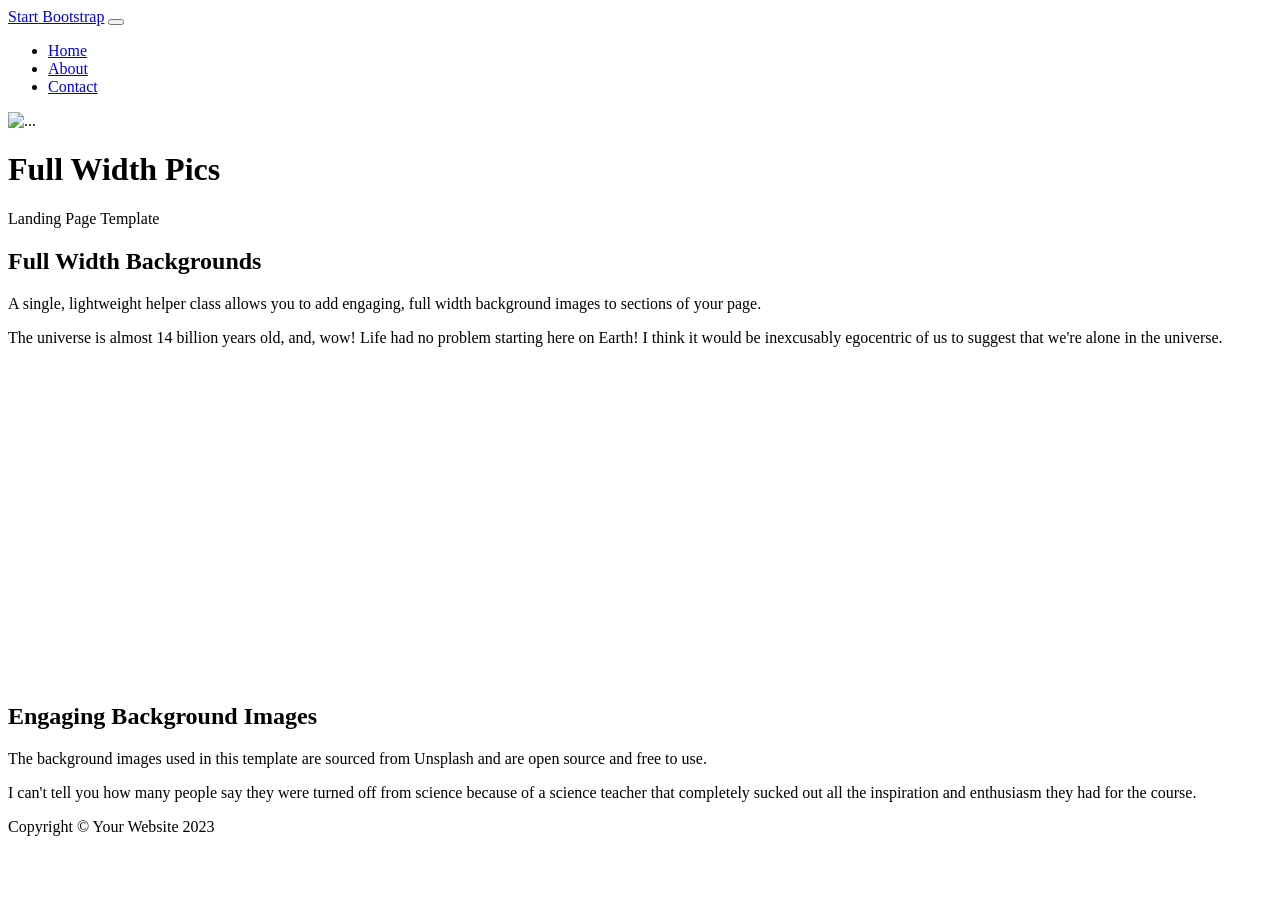
==== index.html @ 40ca1cd6 "Add files via upload" ====
<!DOCTYPE html>
<html lang="en">
    <head>
        <meta charset="utf-8" />
        <meta name="viewport" content="width=device-width, initial-scale=1, shrink-to-fit=no" />
        <meta name="description" content="" />
        <meta name="author" content="" />
        <title>Full Width Pics - Start Bootstrap Template</title>
        <!-- Favicon-->
        <link rel="icon" type="image/x-icon" href="assets/favicon.ico" />
        <!-- Core theme CSS (includes Bootstrap)-->
        <link href="css/styles.css" rel="stylesheet" />
    </head>
    <body>
        <!-- Responsive navbar-->
        <nav class="navbar navbar-expand-lg navbar-dark bg-dark">
            <div class="container">
                <a class="navbar-brand" href="#!">Start Bootstrap</a>
                <button class="navbar-toggler" type="button" data-bs-toggle="collapse" data-bs-target="#navbarSupportedContent" aria-controls="navbarSupportedContent" aria-expanded="false" aria-label="Toggle navigation"><span class="navbar-toggler-icon"></span></button>
                <div class="collapse navbar-collapse" id="navbarSupportedContent">
                    <ul class="navbar-nav ms-auto mb-2 mb-lg-0">
                        <li class="nav-item"><a class="nav-link active" aria-current="page" href="#!">Home</a></li>
                        <li class="nav-item"><a class="nav-link" href="#!">About</a></li>
                        <li class="nav-item"><a class="nav-link" href="#!">Contact</a></li>
                    </ul>
                </div>
            </div>
        </nav>
        <!-- Header - set the background image for the header in the line below-->
        <header class="py-5 bg-image-full" style="background-image: url('https://source.unsplash.com/wfh8dDlNFOk/1600x900')">
            <div class="text-center my-5">
                <img class="img-fluid rounded-circle mb-4" src="https://dummyimage.com/150x150/6c757d/dee2e6.jpg" alt="..." />
                <h1 class="text-white fs-3 fw-bolder">Full Width Pics</h1>
                <p class="text-white-50 mb-0">Landing Page Template</p>
            </div>
        </header>
        <!-- Content section-->
        <section class="py-5">
            <div class="container my-5">
                <div class="row justify-content-center">
                    <div class="col-lg-6">
                        <h2>Full Width Backgrounds</h2>
                        <p class="lead">A single, lightweight helper class allows you to add engaging, full width background images to sections of your page.</p>
                        <p class="mb-0">The universe is almost 14 billion years old, and, wow! Life had no problem starting here on Earth! I think it would be inexcusably egocentric of us to suggest that we're alone in the universe.</p>
                    </div>
                </div>
            </div>
        </section>
        <!-- Image element - set the background image for the header in the line below-->
        <div class="py-5 bg-image-full" style="background-image: url('https://source.unsplash.com/4ulffa6qoKA/1200x800')">
            <!-- Put anything you want here! The spacer below with inline CSS is just for demo purposes!-->
            <div style="height: 20rem"></div>
        </div>
        <!-- Content section-->
        <section class="py-5">
            <div class="container my-5">
                <div class="row justify-content-center">
                    <div class="col-lg-6">
                        <h2>Engaging Background Images</h2>
                        <p class="lead">The background images used in this template are sourced from Unsplash and are open source and free to use.</p>
                        <p class="mb-0">I can't tell you how many people say they were turned off from science because of a science teacher that completely sucked out all the inspiration and enthusiasm they had for the course.</p>
                    </div>
                </div>
            </div>
        </section>
        <!-- Footer-->
        <footer class="py-5 bg-dark">
            <div class="container"><p class="m-0 text-center text-white">Copyright &copy; Your Website 2023</p></div>
        </footer>
        <!-- Bootstrap core JS-->
        <script src="https://cdn.jsdelivr.net/npm/bootstrap@5.2.3/dist/js/bootstrap.bundle.min.js"></script>
        <!-- Core theme JS-->
        <script src="js/scripts.js"></script>
    </body>
</html>
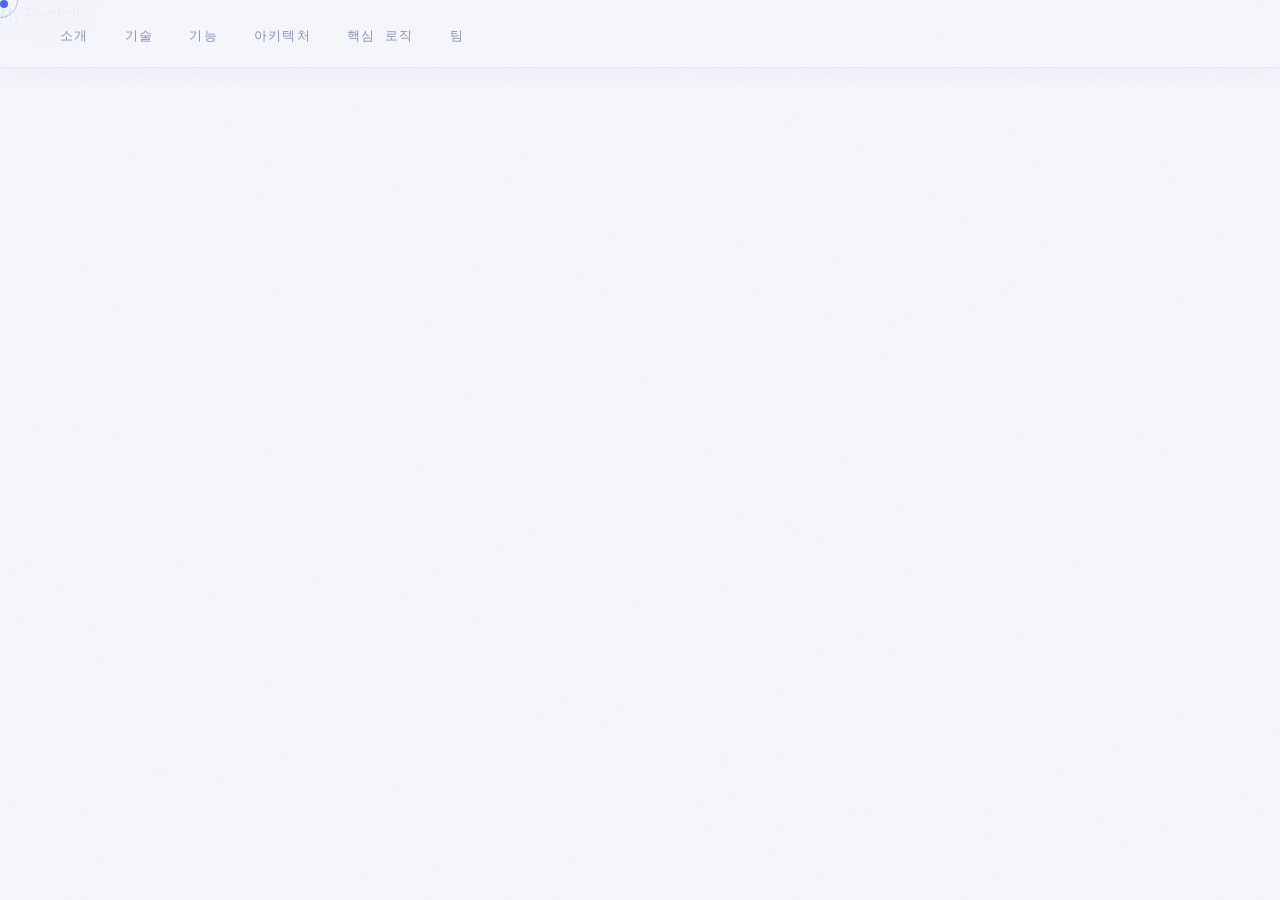
==== commit 41f96252: "헤더 분리" ====
--- a/index.html
+++ b/index.html
@@ -1,75 +1,19 @@
 <!DOCTYPE html>
-<html lang="en">
-    <head>
-        <meta charset="utf-8" />
-        <meta name="viewport" content="width=device-width, initial-scale=1, shrink-to-fit=no" />
-        <meta name="description" content="" />
-        <meta name="author" content="" />
-        <title>Full Width Pics - Start Bootstrap Template</title>
-        <!-- Favicon-->
-        <link rel="icon" type="image/x-icon" href="assets/favicon.ico" />
-        <!-- Core theme CSS (includes Bootstrap)-->
-        <link href="css/styles.css" rel="stylesheet" />
-    </head>
-    <body>
-        <!-- Responsive navbar-->
-        <nav class="navbar navbar-expand-lg navbar-dark bg-dark">
-            <div class="container">
-                <a class="navbar-brand" href="#!">Start Bootstrap</a>
-                <button class="navbar-toggler" type="button" data-bs-toggle="collapse" data-bs-target="#navbarSupportedContent" aria-controls="navbarSupportedContent" aria-expanded="false" aria-label="Toggle navigation"><span class="navbar-toggler-icon"></span></button>
-                <div class="collapse navbar-collapse" id="navbarSupportedContent">
-                    <ul class="navbar-nav ms-auto mb-2 mb-lg-0">
-                        <li class="nav-item"><a class="nav-link active" aria-current="page" href="#!">Home</a></li>
-                        <li class="nav-item"><a class="nav-link" href="#!">About</a></li>
-                        <li class="nav-item"><a class="nav-link" href="#!">Contact</a></li>
-                    </ul>
-                </div>
-            </div>
-        </nav>
-        <!-- Header - set the background image for the header in the line below-->
-        <header class="py-5 bg-image-full" style="background-image: url('https://source.unsplash.com/wfh8dDlNFOk/1600x900')">
-            <div class="text-center my-5">
-                <img class="img-fluid rounded-circle mb-4" src="https://dummyimage.com/150x150/6c757d/dee2e6.jpg" alt="..." />
-                <h1 class="text-white fs-3 fw-bolder">Full Width Pics</h1>
-                <p class="text-white-50 mb-0">Landing Page Template</p>
-            </div>
-        </header>
-        <!-- Content section-->
-        <section class="py-5">
-            <div class="container my-5">
-                <div class="row justify-content-center">
-                    <div class="col-lg-6">
-                        <h2>Full Width Backgrounds</h2>
-                        <p class="lead">A single, lightweight helper class allows you to add engaging, full width background images to sections of your page.</p>
-                        <p class="mb-0">The universe is almost 14 billion years old, and, wow! Life had no problem starting here on Earth! I think it would be inexcusably egocentric of us to suggest that we're alone in the universe.</p>
-                    </div>
-                </div>
-            </div>
-        </section>
-        <!-- Image element - set the background image for the header in the line below-->
-        <div class="py-5 bg-image-full" style="background-image: url('https://source.unsplash.com/4ulffa6qoKA/1200x800')">
-            <!-- Put anything you want here! The spacer below with inline CSS is just for demo purposes!-->
-            <div style="height: 20rem"></div>
-        </div>
-        <!-- Content section-->
-        <section class="py-5">
-            <div class="container my-5">
-                <div class="row justify-content-center">
-                    <div class="col-lg-6">
-                        <h2>Engaging Background Images</h2>
-                        <p class="lead">The background images used in this template are sourced from Unsplash and are open source and free to use.</p>
-                        <p class="mb-0">I can't tell you how many people say they were turned off from science because of a science teacher that completely sucked out all the inspiration and enthusiasm they had for the course.</p>
-                    </div>
-                </div>
-            </div>
-        </section>
-        <!-- Footer-->
-        <footer class="py-5 bg-dark">
-            <div class="container"><p class="m-0 text-center text-white">Copyright &copy; Your Website 2023</p></div>
-        </footer>
-        <!-- Bootstrap core JS-->
-        <script src="https://cdn.jsdelivr.net/npm/bootstrap@5.2.3/dist/js/bootstrap.bundle.min.js"></script>
-        <!-- Core theme JS-->
-        <script src="js/scripts.js"></script>
-    </body>
-</html>
+<html lang="ko">
+<head>
+<meta charset="UTF-8">
+<meta name="viewport" content="width=device-width, initial-scale=1.0">
+<title>Nextage — Project Portfolio</title>
+<link href="https://fonts.googleapis.com/css2?family=Syne:wght@400;600;700;800&family=Noto+Sans+KR:wght@300;400;500;700&family=JetBrains+Mono:wght@400;600&display=swap" rel="stylesheet">
+<link href="css/styles.css" rel="stylesheet" />
+</head>
+<body>
+<div class="cursor" id="cursor"></div>
+<div class="cursor-ring" id="cursorRing"></div>
+
+<div id="header"></div>
+
+
+<script src="js/scripts.js"></script>
+</body>
+</html>
--- a/css/styles.css
+++ b/css/styles.css
@@ -0,0 +1,735 @@
+:root {
+  --black: #1a1a2e;
+  --white: #1e1e2e;
+  --bg: #f4f6fb;
+  --bg2: #eef1f8;
+  --accent: #4f6ef2;
+  --accent2: #7b8ff5;
+  --accent-light: rgba(79,110,242,0.1);
+  --text: #1e2340;
+  --text2: #4a5075;
+  --muted: #8b92b8;
+  --card: #ffffff;
+  --card2: #f8f9ff;
+  --border: rgba(79,110,242,0.15);
+  --border2: #e4e8f5;
+  --tag-bg: rgba(79,110,242,0.08);
+  --shadow: 0 4px 24px rgba(79,110,242,0.08);
+  --shadow-lg: 0 12px 48px rgba(79,110,242,0.12);
+}
+
+*, *::before, *::after { box-sizing: border-box; margin: 0; padding: 0; }
+
+html { scroll-behavior: smooth; }
+
+body {
+  background: var(--bg);
+  color: var(--text);
+  font-family: 'Noto Sans KR', sans-serif;
+  font-weight: 300;
+  line-height: 1.7;
+  overflow-x: hidden;
+  cursor: none;
+}
+
+/* ── 커스텀 커서 ── */
+.cursor {
+  position: fixed;
+  width: 8px; height: 8px;
+  background: var(--accent);
+  border-radius: 50%;
+  pointer-events: none;
+  z-index: 9999;
+  transition: transform 0.1s;
+  mix-blend-mode: multiply;
+}
+.cursor-ring {
+  position: fixed;
+  width: 36px; height: 36px;
+  border: 1px solid rgba(79,110,242,0.4);
+  border-radius: 50%;
+  pointer-events: none;
+  z-index: 9998;
+  transition: transform 0.3s cubic-bezier(0.23,1,0.32,1), width 0.3s, height 0.3s, border-color 0.3s;
+}
+
+/* ── 노이즈 오버레이 ── */
+body::before {
+  content: '';
+  position: fixed;
+  inset: 0;
+  background-image: url("data:image/svg+xml,%3Csvg viewBox='0 0 256 256' xmlns='http://www.w3.org/2000/svg'%3E%3Cfilter id='n'%3E%3CfeTurbulence type='fractalNoise' baseFrequency='0.9' numOctaves='4' stitchTiles='stitch'/%3E%3C/filter%3E%3Crect width='100%25' height='100%25' filter='url(%23n)' opacity='0.02'/%3E%3C/svg%3E");
+  pointer-events: none;
+  z-index: 9997;
+  opacity: 0.2;
+}
+
+/* ── 네비 ── */
+nav {
+  position: fixed;
+  top: 0; left: 0; right: 0;
+  z-index: 100;
+  display: flex;
+  align-items: center;
+  justify-content: space-between;
+  padding: 20px 60px;
+  backdrop-filter: blur(20px);
+  background: rgba(244,246,251,0.85);
+  border-bottom: 1px solid var(--border2);
+  box-shadow: 0 2px 20px rgba(79,110,242,0.06);
+}
+
+.nav-logo {
+  font-family: 'Syne', sans-serif;
+  font-size: 1.4rem;
+  font-weight: 800;
+  letter-spacing: -0.04em;
+  color: var(--text);
+  text-decoration: none;
+}
+.nav-logo span { color: var(--accent); }
+
+.nav-links {
+  display: flex;
+  gap: 36px;
+  list-style: none;
+}
+.nav-links a {
+  color: var(--muted);
+  text-decoration: none;
+  font-size: 0.82rem;
+  letter-spacing: 0.1em;
+  text-transform: uppercase;
+  transition: color 0.2s;
+  font-family: 'JetBrains Mono', monospace;
+}
+.nav-links a:hover { color: var(--accent); }
+
+/* ── 히어로 ── */
+.hero {
+  min-height: 100vh;
+  display: flex;
+  flex-direction: column;
+  justify-content: flex-end;
+  padding: 0 60px 80px;
+  position: relative;
+  overflow: hidden;
+  background: linear-gradient(135deg, #eef1fb 0%, #f4f6ff 40%, #eff3ff 100%);
+}
+
+.hero-bg {
+  position: absolute;
+  inset: 0;
+  background:
+    radial-gradient(ellipse 70% 60% at 75% 25%, rgba(79,110,242,0.10) 0%, transparent 60%),
+    radial-gradient(ellipse 40% 40% at 15% 80%, rgba(123,143,245,0.07) 0%, transparent 50%),
+    radial-gradient(ellipse 30% 30% at 50% 50%, rgba(79,110,242,0.04) 0%, transparent 60%);
+}
+
+.hero-line {
+  position: absolute;
+  top: 0; bottom: 0;
+  left: 50%;
+  width: 1px;
+  background: linear-gradient(to bottom, transparent, rgba(79,110,242,0.15) 30%, rgba(79,110,242,0.15) 70%, transparent);
+  opacity: 0.6;
+}
+
+.hero-tag {
+  font-family: 'JetBrains Mono', monospace;
+  font-size: 0.75rem;
+  color: var(--accent);
+  letter-spacing: 0.2em;
+  text-transform: uppercase;
+  margin-bottom: 24px;
+  opacity: 0;
+  animation: fadeUp 0.8s 0.2s forwards;
+}
+
+.hero-title {
+  font-family: 'Syne', sans-serif;
+  font-size: clamp(4rem, 10vw, 9rem);
+  font-weight: 800;
+  line-height: 0.9;
+  letter-spacing: -0.06em;
+  color: var(--text);
+  opacity: 0;
+  animation: fadeUp 0.9s 0.4s forwards;
+}
+.hero-title .outline {
+  -webkit-text-stroke: 2px rgba(79,110,242,0.25);
+  color: transparent;
+}
+.hero-title .gold { color: var(--accent); }
+
+.hero-sub {
+  margin-top: 32px;
+  max-width: 520px;
+  color: var(--text2);
+  font-size: 1rem;
+  opacity: 0;
+  animation: fadeUp 0.9s 0.6s forwards;
+}
+
+.hero-meta {
+  display: flex;
+  gap: 40px;
+  margin-top: 48px;
+  opacity: 0;
+  animation: fadeUp 0.9s 0.8s forwards;
+}
+.hero-meta-item { text-align: left; }
+.hero-meta-num {
+  font-family: 'Syne', sans-serif;
+  font-size: 2rem;
+  font-weight: 700;
+  color: var(--accent);
+  line-height: 1;
+}
+.hero-meta-label {
+  font-size: 0.72rem;
+  color: var(--muted);
+  letter-spacing: 0.1em;
+  text-transform: uppercase;
+  margin-top: 4px;
+  font-family: 'JetBrains Mono', monospace;
+}
+
+.hero-scroll {
+  position: absolute;
+  right: 60px;
+  bottom: 80px;
+  display: flex;
+  flex-direction: column;
+  align-items: center;
+  gap: 12px;
+  opacity: 0;
+  animation: fadeUp 1s 1.2s forwards;
+}
+.hero-scroll span {
+  font-family: 'JetBrains Mono', monospace;
+  font-size: 0.65rem;
+  letter-spacing: 0.2em;
+  color: var(--muted);
+  writing-mode: vertical-rl;
+}
+.scroll-line {
+  width: 1px;
+  height: 80px;
+  background: linear-gradient(to bottom, var(--accent), transparent);
+  animation: scrollLine 2s ease-in-out infinite;
+}
+@keyframes scrollLine {
+  0%, 100% { transform: scaleY(1); opacity: 1; }
+  50% { transform: scaleY(0.4); opacity: 0.3; }
+}
+
+/* ── 섹션 공통 ── */
+section { padding: 120px 60px; }
+
+.section-eyebrow {
+  font-family: 'JetBrains Mono', monospace;
+  font-size: 0.72rem;
+  color: var(--accent);
+  letter-spacing: 0.25em;
+  text-transform: uppercase;
+  margin-bottom: 16px;
+}
+.section-title {
+  font-family: 'Syne', sans-serif;
+  font-size: clamp(2.2rem, 4vw, 3.5rem);
+  font-weight: 800;
+  letter-spacing: -0.05em;
+  line-height: 1.05;
+  margin-bottom: 60px;
+  color: var(--text);
+}
+
+/* ── 프로젝트 소개 ── */
+.intro-grid {
+  display: grid;
+  grid-template-columns: 1fr 1fr;
+  gap: 80px;
+  align-items: start;
+}
+.intro-text { color: var(--text2); font-size: 1.05rem; line-height: 1.9; }
+.intro-text strong { color: var(--text); font-weight: 600; }
+
+.intro-cards {
+  display: flex;
+  flex-direction: column;
+  gap: 16px;
+}
+.intro-card {
+  background: var(--card);
+  border: 1px solid var(--border2);
+  border-radius: 14px;
+  padding: 24px 28px;
+  display: flex;
+  align-items: flex-start;
+  gap: 20px;
+  transition: border-color 0.3s, transform 0.3s, box-shadow 0.3s;
+  box-shadow: var(--shadow);
+}
+.intro-card:hover {
+  border-color: var(--accent);
+  transform: translateX(6px);
+  box-shadow: var(--shadow-lg);
+}
+.intro-card-icon {
+  font-size: 1.6rem;
+  flex-shrink: 0;
+  margin-top: 2px;
+}
+.intro-card-title {
+  font-family: 'Syne', sans-serif;
+  font-size: 1rem;
+  font-weight: 700;
+  margin-bottom: 4px;
+  color: var(--text);
+}
+.intro-card-desc { font-size: 0.85rem; color: var(--muted); }
+
+/* ── 기술 스택 ── */
+.tech-section { background: var(--bg2); border-top: 1px solid var(--border2); border-bottom: 1px solid var(--border2); }
+
+.tech-grid {
+  display: grid;
+  grid-template-columns: repeat(4, 1fr);
+  gap: 24px;
+}
+.tech-group { }
+.tech-group-label {
+  font-family: 'JetBrains Mono', monospace;
+  font-size: 0.68rem;
+  color: var(--accent);
+  letter-spacing: 0.2em;
+  text-transform: uppercase;
+  margin-bottom: 16px;
+  padding-bottom: 12px;
+  border-bottom: 1px solid var(--border2);
+}
+.tech-item {
+  display: flex;
+  align-items: center;
+  gap: 10px;
+  padding: 10px 0;
+  border-bottom: 1px solid var(--border2);
+  font-size: 0.9rem;
+  color: var(--text2);
+  transition: color 0.2s;
+}
+.tech-item:hover { color: var(--accent); }
+.tech-dot {
+  width: 6px; height: 6px;
+  background: var(--accent);
+  border-radius: 50%;
+  flex-shrink: 0;
+}
+
+/* ── 핵심 기능 ── */
+.features-grid {
+  display: grid;
+  grid-template-columns: repeat(3, 1fr);
+  gap: 16px;
+}
+.feature-card {
+  background: var(--card);
+  border: 1px solid var(--border2);
+  border-radius: 16px;
+  padding: 36px 32px;
+  position: relative;
+  transition: box-shadow 0.3s, transform 0.3s, border-color 0.3s;
+  overflow: hidden;
+  box-shadow: var(--shadow);
+}
+.feature-card::before {
+  content: '';
+  position: absolute;
+  top: 0; left: 0;
+  width: 100%; height: 3px;
+  background: linear-gradient(to right, var(--accent), var(--accent2));
+  transform: scaleX(0);
+  transform-origin: left;
+  transition: transform 0.4s cubic-bezier(0.23,1,0.32,1);
+}
+.feature-card:hover { box-shadow: var(--shadow-lg); transform: translateY(-4px); border-color: var(--accent); }
+.feature-card:hover::before { transform: scaleX(1); }
+
+.feature-num {
+  font-size: 0.75rem;
+  color: var(--accent);
+  font-weight: 600;
+  letter-spacing: 0.15em;
+  margin-bottom: 20px;
+  font-family: 'JetBrains Mono', monospace;
+}
+.feature-icon { font-size: 2rem; margin-bottom: 16px; }
+.feature-title {
+  font-family: 'Syne', sans-serif;
+  font-size: 1.1rem;
+  font-weight: 700;
+  margin-bottom: 12px;
+  letter-spacing: -0.02em;
+  color: var(--text);
+}
+.feature-desc { font-size: 0.85rem; color: var(--text2); line-height: 1.75; }
+
+.feature-tags {
+  display: flex;
+  flex-wrap: wrap;
+  gap: 6px;
+  margin-top: 16px;
+}
+.feature-tag {
+  background: var(--tag-bg);
+  border: 1px solid var(--border);
+  color: var(--accent);
+  font-family: 'JetBrains Mono', monospace;
+  font-size: 0.65rem;
+  padding: 3px 10px;
+  border-radius: 99px;
+  letter-spacing: 0.05em;
+}
+
+/* ── 아키텍처 ── */
+.arch-section { }
+.arch-flow {
+  display: grid;
+  grid-template-columns: 1fr auto 1fr auto 1fr auto 1fr;
+  align-items: center;
+  gap: 0;
+  margin-bottom: 60px;
+  background: var(--card);
+  border: 1px solid var(--border2);
+  border-radius: 20px;
+  padding: 40px;
+  overflow-x: auto;
+  box-shadow: var(--shadow);
+}
+.arch-box {
+  text-align: center;
+  padding: 20px;
+  min-width: 120px;
+}
+.arch-box-icon { font-size: 2rem; margin-bottom: 8px; }
+.arch-box-title {
+  font-family: 'Syne', sans-serif;
+  font-size: 0.9rem;
+  font-weight: 700;
+  color: var(--text);
+  margin-bottom: 4px;
+}
+.arch-box-sub { font-size: 0.72rem; color: var(--muted); font-family: 'JetBrains Mono', monospace; }
+.arch-arrow {
+  color: var(--accent);
+  font-size: 1.5rem;
+  padding: 0 8px;
+  flex-shrink: 0;
+}
+
+.arch-roles {
+  display: grid;
+  grid-template-columns: repeat(4, 1fr);
+  gap: 16px;
+}
+.role-card {
+  background: var(--card);
+  border: 1px solid var(--border2);
+  border-radius: 14px;
+  padding: 28px 24px;
+  position: relative;
+  overflow: hidden;
+  transition: transform 0.3s, border-color 0.3s, box-shadow 0.3s;
+  box-shadow: var(--shadow);
+}
+.role-card:hover { transform: translateY(-4px); border-color: var(--accent); box-shadow: var(--shadow-lg); }
+.role-card::after {
+  content: '';
+  position: absolute;
+  bottom: 0; left: 0; right: 0;
+  height: 3px;
+  background: linear-gradient(to right, var(--accent), var(--accent2));
+}
+.role-badge {
+  display: inline-block;
+  background: var(--tag-bg);
+  border: 1px solid var(--border);
+  color: var(--accent);
+  font-family: 'JetBrains Mono', monospace;
+  font-size: 0.7rem;
+  padding: 4px 12px;
+  border-radius: 99px;
+  margin-bottom: 16px;
+  letter-spacing: 0.1em;
+}
+.role-title {
+  font-family: 'Syne', sans-serif;
+  font-size: 1rem;
+  font-weight: 700;
+  margin-bottom: 12px;
+  color: var(--text);
+}
+.role-list {
+  list-style: none;
+  display: flex;
+  flex-direction: column;
+  gap: 6px;
+}
+.role-list li {
+  font-size: 0.8rem;
+  color: var(--text2);
+  padding-left: 14px;
+  position: relative;
+}
+.role-list li::before {
+  content: '—';
+  position: absolute;
+  left: 0;
+  color: var(--accent);
+  font-size: 0.7rem;
+}
+
+/* ── 주요 로직 ── */
+.logic-section { background: var(--bg2); border-top: 1px solid var(--border2); border-bottom: 1px solid var(--border2); }
+
+.logic-tabs {
+  display: flex;
+  gap: 2px;
+  margin-bottom: 40px;
+  background: var(--border2);
+  border-radius: 10px;
+  padding: 4px;
+  width: fit-content;
+}
+.logic-tab {
+  padding: 10px 24px;
+  border-radius: 8px;
+  border: none;
+  background: transparent;
+  color: var(--muted);
+  font-family: 'JetBrains Mono', monospace;
+  font-size: 0.78rem;
+  letter-spacing: 0.08em;
+  cursor: none;
+  transition: all 0.2s;
+}
+.logic-tab.active {
+  background: var(--accent);
+  color: #fff;
+  font-weight: 600;
+}
+
+.logic-content { display: none; }
+.logic-content.active { display: block; }
+
+.logic-flow {
+  display: flex;
+  flex-direction: column;
+  gap: 0;
+  position: relative;
+  padding-left: 40px;
+}
+.logic-flow::before {
+  content: '';
+  position: absolute;
+  left: 11px;
+  top: 16px;
+  bottom: 16px;
+  width: 2px;
+  background: linear-gradient(to bottom, var(--accent), rgba(79,110,242,0.1));
+}
+.logic-step {
+  display: flex;
+  align-items: flex-start;
+  gap: 20px;
+  padding: 20px 0;
+  position: relative;
+}
+.logic-step-dot {
+  position: absolute;
+  left: -33px;
+  top: 24px;
+  width: 12px;
+  height: 12px;
+  background: var(--accent);
+  border-radius: 50%;
+  border: 2px solid var(--bg2);
+  flex-shrink: 0;
+}
+.logic-step-num {
+  font-family: 'JetBrains Mono', monospace;
+  font-size: 0.7rem;
+  color: var(--accent);
+  letter-spacing: 0.1em;
+  flex-shrink: 0;
+  margin-top: 2px;
+  min-width: 32px;
+}
+.logic-step-body { }
+.logic-step-title {
+  font-family: 'Syne', sans-serif;
+  font-size: 1rem;
+  font-weight: 700;
+  margin-bottom: 4px;
+  color: var(--text);
+}
+.logic-step-desc { font-size: 0.85rem; color: var(--text2); line-height: 1.7; }
+
+/* ── 팀 ── */
+.team-grid {
+  display: grid;
+  grid-template-columns: repeat(3, 1fr);
+  gap: 20px;
+}
+.team-card {
+  background: var(--card);
+  border: 1px solid var(--border2);
+  border-radius: 16px;
+  padding: 32px 28px;
+  transition: transform 0.3s, border-color 0.3s, box-shadow 0.3s;
+  position: relative;
+  overflow: hidden;
+  box-shadow: var(--shadow);
+}
+.team-card:hover { transform: translateY(-6px); border-color: var(--accent); box-shadow: var(--shadow-lg); }
+.team-card::before {
+  content: '';
+  position: absolute;
+  top: -60px; right: -60px;
+  width: 120px; height: 120px;
+  background: radial-gradient(circle, rgba(79,110,242,0.06), transparent 70%);
+}
+.team-github {
+  font-family: 'JetBrains Mono', monospace;
+  font-size: 0.78rem;
+  color: var(--accent);
+  letter-spacing: 0.08em;
+  margin-bottom: 8px;
+}
+.team-role-badge {
+  display: inline-block;
+  background: var(--tag-bg);
+  border: 1px solid var(--border);
+  color: var(--muted);
+  font-size: 0.68rem;
+  padding: 2px 10px;
+  border-radius: 99px;
+  margin-bottom: 16px;
+  font-family: 'JetBrains Mono', monospace;
+  letter-spacing: 0.05em;
+}
+.team-features {
+  display: flex;
+  flex-wrap: wrap;
+  gap: 6px;
+}
+.team-feature-tag {
+  background: rgba(245,243,238,0.04);
+  border: 1px solid rgba(255,255,255,0.06);
+  color: rgba(245,243,238,0.6);
+  font-size: 0.72rem;
+  padding: 4px 10px;
+  border-radius: 6px;
+  color: var(--text2);
+}
+
+/* ── DB 구조 ── */
+.db-grid {
+  display: grid;
+  grid-template-columns: repeat(4, 1fr);
+  gap: 12px;
+}
+.db-card {
+  background: var(--card);
+  border: 1px solid var(--border2);
+  border-radius: 12px;
+  padding: 20px;
+  transition: border-color 0.3s, box-shadow 0.3s;
+  box-shadow: var(--shadow);
+}
+.db-card:hover { border-color: var(--accent); box-shadow: var(--shadow-lg); }
+.db-table-name {
+  font-family: 'JetBrains Mono', monospace;
+  font-size: 0.8rem;
+  color: var(--accent);
+  font-weight: 600;
+  margin-bottom: 10px;
+  padding-bottom: 8px;
+  border-bottom: 1px solid var(--border2);
+}
+.db-fields {
+  display: flex;
+  flex-direction: column;
+  gap: 4px;
+}
+.db-field {
+  font-family: 'JetBrains Mono', monospace;
+  font-size: 0.68rem;
+  color: var(--muted);
+  padding: 2px 0;
+}
+.db-field.pk { color: var(--accent); font-weight: 600; }
+.db-field.fk { color: var(--accent2); }
+
+/* ── 푸터 ── */
+footer {
+  padding: 60px;
+  border-top: 1px solid var(--border2);
+  background: var(--bg2);
+  display: flex;
+  justify-content: space-between;
+  align-items: center;
+}
+.footer-logo {
+  font-family: 'Syne', sans-serif;
+  font-size: 1.8rem;
+  font-weight: 800;
+  letter-spacing: -0.05em;
+  color: var(--text);
+}
+.footer-logo span { color: var(--accent); }
+.footer-info {
+  text-align: right;
+  font-size: 0.8rem;
+  color: var(--muted);
+  font-family: 'JetBrains Mono', monospace;
+  line-height: 1.8;
+}
+
+/* ── 애니메이션 ── */
+@keyframes fadeUp {
+  from { opacity: 0; transform: translateY(30px); }
+  to { opacity: 1; transform: translateY(0); }
+}
+
+.reveal {
+  opacity: 0;
+  transform: translateY(40px);
+  transition: opacity 0.8s cubic-bezier(0.23,1,0.32,1), transform 0.8s cubic-bezier(0.23,1,0.32,1);
+}
+.reveal.visible { opacity: 1; transform: none; }
+
+/* ── 반응형 ── */
+@media (max-width: 1024px) {
+  nav { padding: 20px 30px; }
+  section { padding: 80px 30px; }
+  .hero { padding: 0 30px 60px; }
+  .intro-grid { grid-template-columns: 1fr; }
+  .tech-grid { grid-template-columns: repeat(2, 1fr); }
+  .features-grid { grid-template-columns: repeat(2, 1fr); }
+  .arch-roles { grid-template-columns: repeat(2, 1fr); }
+  .team-grid { grid-template-columns: repeat(2, 1fr); }
+  .db-grid { grid-template-columns: repeat(2, 1fr); }
+  .hero-scroll { display: none; }
+}
+@media (max-width: 640px) {
+  .nav-links { display: none; }
+  .features-grid { grid-template-columns: 1fr; }
+  .arch-roles { grid-template-columns: 1fr; }
+  .team-grid { grid-template-columns: 1fr; }
+  .db-grid { grid-template-columns: repeat(2, 1fr); }
+  .hero-meta { gap: 24px; }
+  footer { flex-direction: column; gap: 24px; text-align: center; }
+  .footer-info { text-align: center; }
+}
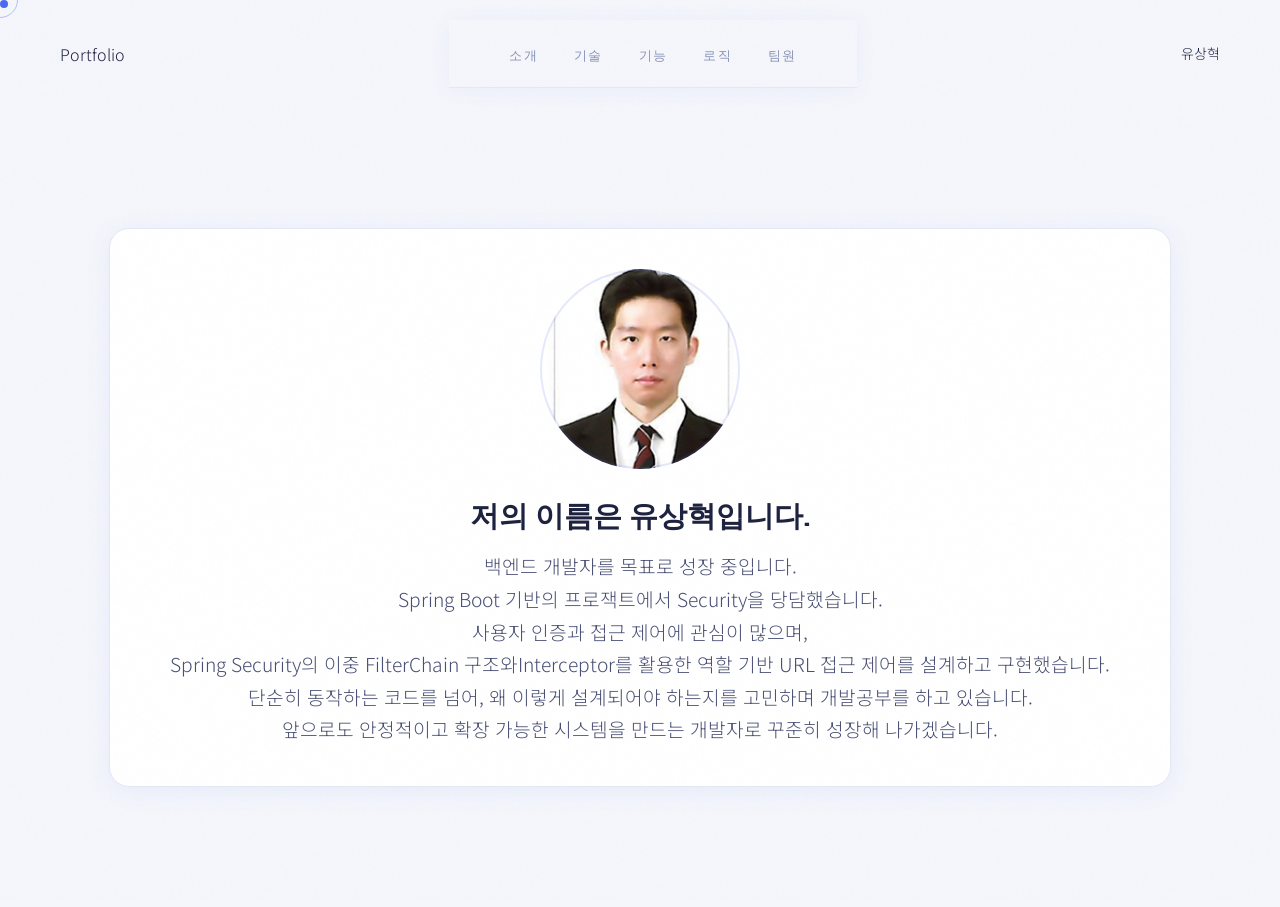
==== commit 929f7132: "소개페이지 수정" ====
--- a/index.html
+++ b/index.html
@@ -14,6 +14,24 @@
 <div id="header"></div>
 
 
+<section class="profile-section">
+  <div class="profile-box">
+
+    <div class="profile-image"></div>
+
+    <div class="profile-text">
+      <h2>저의 이름은 유상혁입니다.</h2>
+      <p>백엔드 개발자를 목표로 성장 중입니다.</p>
+      <p>Spring Boot 기반의 프로잭트에서 Security을 당담했습니다.</p>
+      <p>사용자 인증과 접근 제어에 관심이 많으며,</p>
+      <p>Spring Security의 이중 FilterChain 구조와Interceptor를 활용한 역할 기반 URL 접근 제어를 설계하고 구현했습니다.</p>
+      <p>단순히 동작하는 코드를 넘어, 왜 이렇게 설계되어야 하는지를 고민하며 개발공부를 하고 있습니다.</p>
+      <p>앞으로도 안정적이고 확장 가능한 시스템을 만드는 개발자로 꾸준히 성장해 나가겠습니다.</p>
+    </div>
+
+  </div>
+</section>
+
 <script src="js/scripts.js"></script>
 </body>
 </html>
--- a/css/styles.css
+++ b/css/styles.css
@@ -20,7 +20,10 @@
 
 *, *::before, *::after { box-sizing: border-box; margin: 0; padding: 0; }
 
-html { scroll-behavior: smooth; }
+html { 
+  scroll-behavior: smooth; 
+  overflow-y: scroll;
+}
 
 body {
   background: var(--bg);
@@ -66,7 +69,6 @@
 
 /* ── 네비 ── */
 nav {
-  position: fixed;
   top: 0; left: 0; right: 0;
   z-index: 100;
   display: flex;
@@ -79,15 +81,27 @@
   box-shadow: 0 2px 20px rgba(79,110,242,0.06);
 }
 
-.nav-logo {
-  font-family: 'Syne', sans-serif;
-  font-size: 1.4rem;
-  font-weight: 800;
-  letter-spacing: -0.04em;
-  color: var(--text);
-  text-decoration: none;
-}
-.nav-logo span { color: var(--accent); }
+.header {
+  padding: 20px 60px;
+  display: flex;
+  align-items: center;
+  justify-content: space-between;
+  width: 100%;
+}
+
+.nav-links {
+  display: flex;
+  gap: 20px;
+  list-style: none;
+}
+
+
+.header-right {
+  font-size: 14px;
+}
+
+
+
 
 .nav-links {
   display: flex;
@@ -104,6 +118,66 @@
   font-family: 'JetBrains Mono', monospace;
 }
 .nav-links a:hover { color: var(--accent); }
+
+/* ── 프로필 섹션 ── */
+.profile-section {
+  display: flex;
+  justify-content: center;
+  align-items: center;
+  padding: 120px 0;
+}
+
+/* 박스 */
+.profile-box {
+  display: flex;
+  flex-direction: column;
+  align-items: center;
+  gap: 24px;
+
+  background: var(--card);
+  border: 1px solid var(--border2);
+  border-radius: 20px;
+  padding: 40px 60px;
+
+  box-shadow: var(--shadow);
+}
+
+/* 이미지 (200x200) */
+.profile-image {
+  width: 200px;
+  height: 200px;
+  border-radius: 50%;
+
+  background: var(--accent-light);
+  border: 2px solid var(--border);
+
+  /* 테스트용 */
+  display: flex;
+  justify-content: center;
+  align-items: center;
+  color: var(--accent);
+  font-size: 0.8rem;
+
+  
+   background: url('/img/you.png') center/cover no-repeat;
+ 
+}
+
+/* 텍스트 */
+.profile-text {
+  text-align: center;
+}
+
+.profile-text h2 {
+  font-family: 'Syne', sans-serif;
+  font-size: 1.8rem;
+  margin-bottom: 8px;
+}
+
+.profile-text p {
+  color: var(--text2);
+  font-size: 1.2rem;
+}
 
 /* ── 히어로 ── */
 .hero {
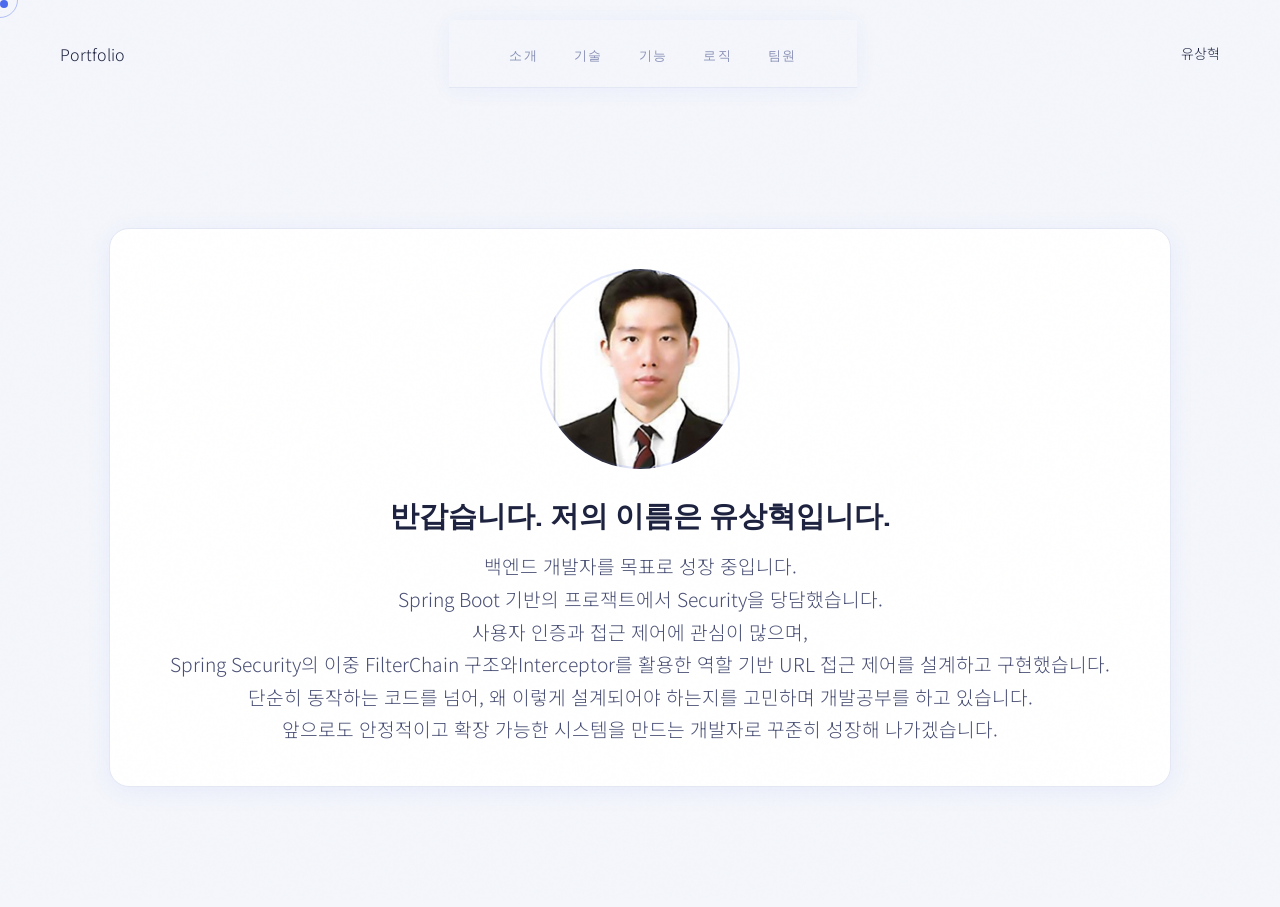
==== commit b5747af7: "소개" ====
--- a/index.html
+++ b/index.html
@@ -20,7 +20,7 @@
     <div class="profile-image"></div>
 
     <div class="profile-text">
-      <h2>저의 이름은 유상혁입니다.</h2>
+      <h2>반갑습니다. 저의 이름은 유상혁입니다.</h2>
       <p>백엔드 개발자를 목표로 성장 중입니다.</p>
       <p>Spring Boot 기반의 프로잭트에서 Security을 당담했습니다.</p>
       <p>사용자 인증과 접근 제어에 관심이 많으며,</p>
